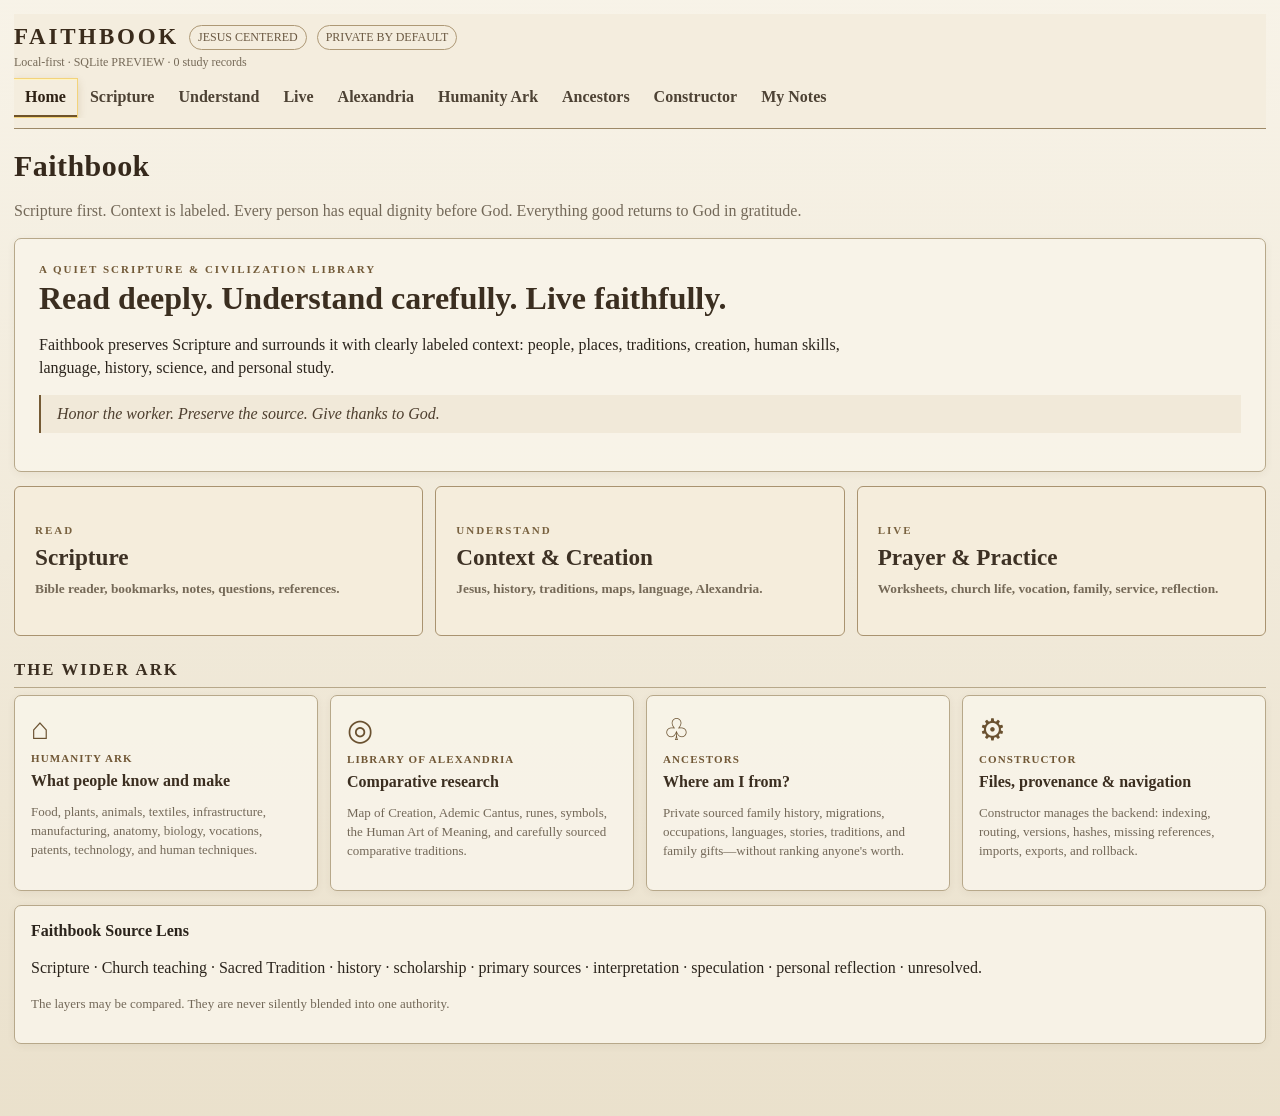
==== app/src/main/assets/index.html @ 50eafb83 "Faithbook V19 Android build candidate" ====
<!doctype html>
<html lang="en">
<head>
<meta charset="utf-8">
<meta name="viewport" content="width=device-width,initial-scale=1,viewport-fit=cover">
<meta name="theme-color" content="#eee6d5">
<title>Faithbook</title>
<link rel="stylesheet" href="styles.css">
</head>
<body>
<div id="app" class="app">
  <header class="top">
    <div class="brandrow"><div class="brand">FAITHBOOK</div><span class="badge">JESUS CENTERED</span><span class="badge">PRIVATE BY DEFAULT</span></div>
    <div id="runtimeStatus" class="status">Starting local runtime…</div>
    <nav id="nav" class="nav" aria-label="Primary"></nav>
  </header>
  <main id="view" tabindex="-1"><div class="card"><b>Opening Faithbook…</b><p class="muted">Preparing your private local study library.</p></div></main>
</div>
<div id="toast" class="toast" role="status" aria-live="polite"></div>
<dialog id="sevenLeavesDialog" class="study-dialog"><form method="dialog" id="sevenLeavesForm" class="form"><div class="row"><div class="grow"><div class="tag">SEVEN COMMENTARY LEAVES</div><h2 id="sevenLeavesTitle">Passage study</h2><div id="sevenLeavesSubtitle" class="small muted"></div></div><button value="cancel" type="button" id="sevenLeavesClose">×</button></div><div id="sevenLeavesBody"></div><div class="actions"><button value="cancel" type="button" id="sevenLeavesDone">Done</button></div></form></dialog>
<dialog id="recordDialog"><form method="dialog" id="recordForm" class="form"><h2 id="recordDialogTitle">Record</h2><input type="hidden" id="recordId"><input type="hidden" id="recordType"><label>Title<input id="recordTitle" required maxlength="180"></label><label>Details<textarea id="recordBody" maxlength="50000"></textarea></label><label>Metadata JSON<textarea id="recordMeta" class="mono">{}</textarea></label><div class="actions"><button value="cancel" type="button" id="recordCancel">Cancel</button><button class="primary" value="save" type="submit">Save</button></div></form></dialog>
<script src="faith/faith-worksheets.js"></script>
<script src="faith/public-study-data.js"></script>
<script src="faith/jesus-study-data.js"></script>
<script src="faith/foundation-data.js"></script>
<script src="preview-bridge.js"></script>
<script src="app.js"></script>
</body>
</html>
---- app/src/main/assets/styles.css ----
:root{color-scheme:dark;--bg:#071018;--panel:#0d1823;--panel2:#111f2c;--line:#25394b;--text:#edf4fb;--muted:#96a9bb;--accent:#efc866;--good:#82d9a3;--warn:#efbd79;--bad:#ef8f8f;font-family:Inter,system-ui,-apple-system,Segoe UI,sans-serif}
*{box-sizing:border-box}body{margin:0;background:var(--bg);color:var(--text);font-size:16px}button,input,textarea,select{font:inherit}button,.button{min-height:44px;border:1px solid var(--line);border-radius:12px;background:#172638;color:var(--text);padding:10px 13px;font-weight:700}button:active{transform:translateY(1px)}button.primary{background:var(--accent);color:#101820;border-color:transparent}button.ghost{background:transparent}.danger{border-color:#744;color:#ffcaca}input,textarea,select{width:100%;min-height:44px;background:#08131d;border:1px solid var(--line);color:var(--text);border-radius:10px;padding:10px 12px}textarea{min-height:100px;resize:vertical}a{color:#9ecbff}.app{max-width:1200px;margin:auto;padding:14px 14px 72px}.top{position:sticky;top:0;z-index:20;background:rgba(7,16,24,.96);backdrop-filter:blur(10px);padding:10px 0;border-bottom:1px solid var(--line)}.brandrow{display:flex;align-items:center;gap:10px;flex-wrap:wrap}.brand{font-weight:900;letter-spacing:.04em}.badge{font-size:12px;border:1px solid var(--line);border-radius:99px;padding:4px 8px;color:var(--muted)}.status{font-size:12px;color:var(--muted);margin-top:5px}.nav{display:flex;gap:7px;overflow-x:auto;padding:9px 0 1px;scrollbar-width:none}.nav button{white-space:nowrap;background:transparent;padding:8px 10px;min-height:38px}.nav button.active{border-color:var(--accent);color:var(--accent)}h1{font-size:25px;margin:20px 0 7px}h2{font-size:19px;margin:17px 0 7px}h3{font-size:16px;margin:8px 0}p{line-height:1.45}.muted{color:var(--muted)}.small{font-size:13px}.grid{display:grid;grid-template-columns:repeat(auto-fit,minmax(210px,1fr));gap:10px}.card{background:var(--panel);border:1px solid var(--line);border-radius:14px;padding:14px;min-width:0}.card.clickable{cursor:pointer}.card .tag{font-size:11px;color:var(--accent);font-weight:800;letter-spacing:.08em}.row{display:flex;gap:8px;align-items:center;flex-wrap:wrap}.grow{flex:1;min-width:180px}.actions{display:flex;gap:7px;flex-wrap:wrap;margin-top:10px}.metric{font-size:26px;font-weight:900}.form{display:grid;gap:9px}.split{display:grid;grid-template-columns:minmax(0,1fr) minmax(280px,.7fr);gap:12px}.mono,pre,code{font-family:ui-monospace,SFMono-Regular,Menlo,monospace}pre{white-space:pre-wrap;word-break:break-word;background:#061018;border:1px solid var(--line);border-radius:10px;padding:12px;max-height:420px;overflow:auto}.toast{position:fixed;left:50%;bottom:20px;transform:translateX(-50%);max-width:min(92vw,620px);background:#172638;border:1px solid var(--line);border-radius:12px;padding:11px 14px;z-index:99;display:none}.toast.show{display:block}.state{font-size:11px;font-weight:900;border-radius:99px;padding:4px 7px;border:1px solid var(--line)}.state.NATIVE{color:var(--good)}.state.DEVICE_ADAPTER{color:var(--warn)}.state.NETWORK_ADAPTER{color:#9ecbff}.state.IMPORT_REQUIRED{color:#d5adff}.matrix{display:grid;grid-template-columns:repeat(12,minmax(58px,1fr));gap:5px;overflow-x:auto;padding-bottom:8px}.cell{min-width:58px;aspect-ratio:1/1;padding:5px;border-radius:9px;font-size:10px;display:flex;flex-direction:column;justify-content:space-between;background:#0c1b28}.cell b{font-size:13px;color:var(--accent)}.list{display:grid;gap:8px}.item{border-bottom:1px solid var(--line);padding:10px 0}.item:last-child{border-bottom:0}.notice{border-left:3px solid var(--accent);padding:10px 12px;background:#111d27;border-radius:8px}.good{color:var(--good)}.bad{color:var(--bad)}.warn{color:var(--warn)}dialog{border:1px solid var(--line);border-radius:14px;background:var(--panel2);color:var(--text);width:min(92vw,640px)}dialog::backdrop{background:rgba(0,0,0,.7)}
@media(max-width:700px){.split{grid-template-columns:1fr}.grid{grid-template-columns:1fr 1fr}.app{padding-left:10px;padding-right:10px}.card{padding:12px}}
@media(max-width:420px){.grid{grid-template-columns:1fr}.grow{min-width:0}.brandrow{align-items:flex-start}.matrix{grid-template-columns:repeat(12,56px)}}
@media(prefers-reduced-motion:reduce){*{scroll-behavior:auto!important;transition:none!important;animation:none!important}}

.physical-book{display:flex;gap:16px;align-items:flex-start;margin:12px 0 16px}.library-cover{width:min(30vw,190px);max-height:280px;object-fit:cover;border-radius:10px;border:1px solid var(--line);box-shadow:0 10px 28px rgba(0,0,0,.35)}@media(max-width:560px){.physical-book{flex-direction:column}.library-cover{width:150px;align-self:center}}


/* Historical base theme; superseded by the Faithbook V19 quiet parchment layer below. */
:root{color-scheme:light;--bg:#f5f0e5;--panel:#fffdf8;--panel2:#fffaf0;--line:#b88622;--text:#172033;--muted:#697081;--accent:#b78416;--good:#2f7d56;--warn:#a56516;--bad:#a13e3e;font-family:Georgia,"Times New Roman",Inter,system-ui,sans-serif}
body{background:radial-gradient(circle at 50% -10%,#fff 0,#faf5e9 38%,#eee2c8 100%);color:var(--text)}
.top{background:rgba(255,253,248,.96);border-bottom:2px solid #c99b37;box-shadow:0 5px 18px rgba(100,70,15,.12)}
.brand{font-family:Georgia,"Times New Roman",serif;font-size:20px;color:#79530a;text-shadow:0 1px #fff}
.badge{border-color:#cfab55;background:linear-gradient(#fffdf8,#f2e4c2);color:#76560f}
.nav button{color:#352d20;border-color:#d7bd82;background:linear-gradient(#fff,#f7f0df);box-shadow:inset 0 1px 0 #fff,0 2px 5px rgba(90,65,20,.08)}
.nav button.active{background:linear-gradient(#fff7d8,#e8bb54);border-color:#9a690b;color:#5c3a00;box-shadow:inset 0 1px 0 #fff5c4,0 0 0 1px #f3d37b,0 3px 9px rgba(112,76,7,.22)}
.card{position:relative;background:linear-gradient(145deg,#ffffff 0,#fffdf8 55%,#f6ecd3 100%);border:2px solid #c99a34;box-shadow:inset 0 0 0 1px #fff8da,inset 0 -3px 9px rgba(150,105,20,.10),0 7px 18px rgba(77,54,15,.12)}
.card:before{content:"";position:absolute;inset:4px;border:1px solid rgba(184,134,34,.28);border-radius:10px;pointer-events:none}
.card .tag{color:#8c5f08}button,.button{background:linear-gradient(#fffdf7,#efe2c4);color:#35280d;border:2px solid #b98520;box-shadow:inset 0 1px 0 #fff,0 3px 7px rgba(93,64,13,.13)}
button.primary{background:linear-gradient(#efca6b,#a96f09);color:#fffdf6;border-color:#8c5b05;text-shadow:0 1px 1px #5c3900;box-shadow:inset 0 1px 0 #fff0ad,0 4px 10px rgba(98,62,3,.25)}
input,textarea,select{background:#fffefa;color:#172033;border:1px solid #c6a154;box-shadow:inset 0 1px 4px rgba(86,59,12,.08)}
.notice{border-left:4px solid #b88622;background:linear-gradient(90deg,#fff4cf,#fffdf8);box-shadow:inset 0 0 0 1px rgba(184,134,34,.15)}
h1,h2,h3{font-family:Georgia,"Times New Roman",serif;color:#2a2318}h1{color:#7c5509}.metric{color:#8b600a}.toast{background:#fff8e9;color:#241d13;border:2px solid #ba8623}.state{background:#fff9ec;border-color:#c89a3e}.state.NATIVE{color:#286946}.state.IMPORT_REQUIRED{color:#7e4c96}
dialog{background:#fffdf8;color:#172033;border:2px solid #b88622}.item{border-bottom-color:#dec99a}pre{background:#f8f0df;color:#182036;border-color:#c99a34}
.ark-book,.bible-hero{overflow:hidden}.ark-book:after,.bible-hero:after{content:"✦";position:absolute;right:12px;top:8px;color:#c99528;font-size:22px;text-shadow:0 1px #fff}.bible-hero{display:flex;gap:18px;align-items:flex-start}.bible-cover-stack{width:min(36vw,270px);flex:0 0 auto}.bible-illustrated{width:100%;border-radius:12px;border:3px solid #b47b13;box-shadow:0 12px 24px rgba(64,42,6,.23),inset 0 0 0 1px #f4db8d}.bible-photo-row{display:grid;grid-template-columns:1fr 1fr;gap:7px;margin-top:8px}.bible-photo-row img{width:100%;aspect-ratio:4/5;object-fit:cover;border-radius:8px;border:1px solid #b88622;box-shadow:0 4px 9px rgba(54,39,11,.14)}
details{margin:14px 0}summary{cursor:pointer;padding:10px 12px;border:1px solid #c99a34;border-radius:10px;background:linear-gradient(#fff9e9,#f0dfb9);color:#664407;font-family:Georgia,"Times New Roman",serif;font-size:18px;box-shadow:0 3px 8px rgba(80,55,10,.09)}details[open] summary{margin-bottom:10px}.resolution-note{margin:8px 0;padding:10px 12px;border-left:4px solid #b88622;background:#fff7dc;border-radius:7px}.question-card{padding:12px;background:rgba(255,255,255,.38);border-radius:8px}.physical-book .library-cover{border:3px solid #b88622;box-shadow:0 10px 28px rgba(70,45,5,.22)}
@media(max-width:700px){.bible-hero{flex-direction:column}.bible-cover-stack{width:min(75vw,300px);align-self:center}}

/* Scripture Context Atlas styles */
.bible-metrics{margin:12px 0}.seven-leaf-grid{display:grid;grid-template-columns:repeat(auto-fit,minmax(240px,1fr));gap:10px;margin-top:12px}.commentary-leaf{position:relative;padding-left:18px}.commentary-leaf .leaf-number{width:34px;height:34px;border-radius:50%;display:grid;place-items:center;background:radial-gradient(circle at 35% 28%,#ffe9a2,#bf8111 68%,#805000);color:#fff;font-weight:900;border:2px solid #8b5b06;box-shadow:inset 0 1px 1px #fff3b8,0 3px 7px rgba(91,57,5,.22);margin-bottom:7px}.commentary-leaf ul{padding-left:20px;margin:7px 0 10px}.commentary-leaf li{margin:5px 0;line-height:1.35}.bible-reader-results{max-height:720px;overflow:auto;padding-right:3px}.reader-heading{position:sticky;top:0;z-index:2;background:linear-gradient(#fff8dc,#ecd09a);border:1px solid #b88622;border-radius:8px;padding:8px 10px;margin-bottom:7px;font-family:Georgia,"Times New Roman",serif;font-weight:800;color:#654406}.bible-verse{position:relative;padding:10px 8px 11px;border-bottom:1px solid #dfcc9f;line-height:1.5}.bible-verse:last-child{border-bottom:0}.bible-verse .verse-ref{font-size:12px;font-weight:800;color:#8a620d;margin-bottom:3px}.bible-verse .verse-text{font-family:Georgia,"Times New Roman",serif;font-size:17px}.bible-verse.red-letter .verse-text{color:#a4161a}.bible-verse.red-letter .verse-ref{color:#8e1115}.red-letter-label{color:#a4161a}.mini{min-height:30px;padding:4px 8px;font-size:11px;margin-top:6px}.red-letter-toggle{align-items:center!important;gap:8px}.table-wrap{overflow:auto;background:#fffdf8;border:2px solid #c99a34;border-radius:12px;box-shadow:0 5px 14px rgba(77,54,15,.10)}.atlas-table{width:100%;border-collapse:collapse;min-width:920px}.atlas-table th,.atlas-table td{padding:9px 10px;border-bottom:1px solid #dfcc9f;border-right:1px solid #eee0bd;vertical-align:top;text-align:left}.atlas-table th{position:sticky;top:0;background:linear-gradient(#f4d98f,#d2a23f);color:#493000;font-family:Georgia,"Times New Roman",serif;z-index:1}.atlas-table tr:nth-child(even) td{background:#fffbf1}.timeline{display:grid;gap:9px}.timeline-event{display:flex;gap:12px;align-items:flex-start;padding:11px 12px;border:2px solid #c99a34;border-radius:12px;background:linear-gradient(145deg,#fff,#fff9e9);box-shadow:inset 0 0 0 1px #fff5cd,0 4px 10px rgba(72,50,12,.08)}.timeline-year{flex:0 0 150px;font-weight:900;color:#865b08;font-family:Georgia,"Times New Roman",serif}.timeline-event:before{content:"✦";color:#bc861b;margin-top:1px}.bible-source-chip{display:inline-block;border:1px solid #bd8d2f;border-radius:99px;padding:2px 7px;background:#fff5d9;font-size:11px}.bible-hero .tag:before{content:"✠ ";color:#b88622}@media(max-width:700px){.timeline-event{display:grid;grid-template-columns:auto 1fr}.timeline-year{grid-column:2;flex-basis:auto}.seven-leaf-grid{grid-template-columns:1fr}}

/* Public study module styles */
.faith-home-hero{display:flex;gap:18px;align-items:center;overflow:hidden;border:2px solid #b88622;background:linear-gradient(135deg,#fffdf5,#f2e3b4)}
.faith-home-hero img{width:42%;max-height:330px;object-fit:cover;border-radius:14px;border:2px solid #b88622}
.worksheet-shell{max-width:900px;margin:0 auto;background:#fffef9;border:2px solid #b88622}.worksheet-cross{text-align:center;font-size:38px;color:#b88622}.worksheet-shell>h2{text-align:center;font-family:Georgia,serif;color:#17314d}.worksheet-wheel{display:grid;grid-template-columns:repeat(4,1fr);gap:8px;margin:16px 0}.worksheet-wheel>div{padding:14px 8px;text-align:center;border:1px solid #b88622;border-radius:999px;background:#fff8dd;font-weight:700;color:#17314d}@media(max-width:700px){.faith-home-hero{display:block}.faith-home-hero img{width:100%;margin-top:12px}.worksheet-wheel{grid-template-columns:repeat(2,1fr)}}


/* Living Church / Living Tradition module styles */
.faith-module-grid{display:grid;grid-template-columns:repeat(auto-fit,minmax(210px,1fr));gap:12px}.faith-module{cursor:pointer;min-height:170px}.module-icon{font-size:34px;color:#ad7813;margin-bottom:6px}.study-lab-grid{grid-template-columns:repeat(auto-fit,minmax(280px,1fr))}.logic-path{display:flex;flex-wrap:wrap;gap:7px;align-items:center}.logic-path span,.chip-cloud span{display:inline-flex;padding:6px 9px;border:1px solid #c49a42;border-radius:999px;background:#fff8df;color:#533a09;font-size:12px}.logic-path b{color:#ad7813}.chip-cloud{display:flex;flex-wrap:wrap;gap:7px}.role-grid,.tradition-grid{grid-template-columns:repeat(auto-fit,minmax(260px,1fr))}.role-card{display:flex;flex-direction:column;gap:7px}.role-limit{border-left:3px solid #b88622;background:#fff5d5;padding:8px 10px;border-radius:6px}.church-structure{max-width:900px}

/* V15 Scripture Reader */
.public-scripture-shell{border:2px solid var(--gold,#b58a2b);box-shadow:0 12px 32px rgba(0,0,0,.15);margin:16px 0}.scripture-install-grid{grid-template-columns:minmax(260px,.8fr) minmax(260px,1.2fr)}.progress-track{height:10px;border-radius:999px;background:#ddd5c4;overflow:hidden;border:1px solid #b58a2b}.progress-track span{display:block;height:100%;background:linear-gradient(90deg,#9d741b,#e3bd58);transition:width .25s}.public-reader-controls{display:grid;grid-template-columns:minmax(180px,1fr) 120px minmax(150px,.8fr);gap:10px;align-items:end;margin-top:14px}.public-reader-controls .actions{grid-column:1/-1}.inline-search{display:grid;grid-template-columns:1fr auto;gap:10px;align-items:end}.public-reader-layout{display:grid;grid-template-columns:minmax(0,2.2fr) minmax(230px,.8fr);gap:14px;margin-top:14px}.bible-reader-results{min-height:220px}.bible-verse{background:#fffdf8;border:1px solid #d9c994;border-radius:10px;padding:12px;margin:0 0 9px}.bible-verse.red-letter .verse-text{color:#9b1c1c}.verse-ref{font-weight:700;color:#6c5018;margin-bottom:6px}.verse-text{font-family:Georgia,'Times New Roman',serif;font-size:1.04rem;line-height:1.55}.study-context{position:sticky;top:10px;align-self:start}.context-group{margin:12px 0}.reader-heading{font-family:Georgia,'Times New Roman',serif;font-weight:700;font-size:1.35rem;color:#0a223a;margin:8px 0 12px}@media(max-width:800px){.scripture-install-grid,.public-reader-layout,.public-reader-controls{grid-template-columns:1fr}.study-context{position:static}.inline-search{grid-template-columns:1fr}}

/* Jesus Study Engine styles */
.jesus-center-hero{display:flex;gap:18px;align-items:center;background:linear-gradient(135deg,#fffdf7,#f7edd1);border-color:#c8a451}.jesus-center-hero h2{font-size:1.8rem;margin:.25rem 0}.jesus-study-mark{width:118px;max-height:150px;object-fit:contain}.study-index-tabs{display:flex;gap:8px;flex-wrap:wrap;margin:12px 0}.study-index-grid{grid-template-columns:repeat(auto-fit,minmax(235px,1fr))}.scripture-ref{font-family:Georgia,serif;color:#7b5b16;font-weight:700}.jesus-speech-hint{font-size:.62rem;letter-spacing:.09em;border:1px solid #9b1c1c;color:#9b1c1c;border-radius:999px;padding:2px 6px;margin-left:6px}.target-verse{outline:3px solid #d4ad4b;box-shadow:0 0 0 6px rgba(212,173,75,.16)}.study-dialog{width:min(900px,96vw);max-height:92vh;border:1px solid #b58a2b;border-radius:14px;padding:0;background:#fffdf8;color:#111}.study-dialog::backdrop{background:rgba(2,10,18,.72)}.study-dialog form{padding:18px;max-height:88vh;overflow:auto}.leaf-editor{border:1px solid #d8c58d;border-radius:12px;padding:14px;margin:12px 0;background:#fff}.leaf-editor textarea{min-height:150px}.leaf-editor .primary{margin-top:6px}@media(max-width:680px){.jesus-center-hero{align-items:flex-start}.jesus-study-mark{width:82px}.study-index-grid{grid-template-columns:1fr}}

/* Faithbook V19 Foundation — quiet parchment / leather interface */
:root{
  --bg:#eee6d5;--panel:#f8f2e4;--panel2:#f4ecd9;--line:#b6a27d;--text:#2b241c;--muted:#6e6252;--accent:#6f532a;
  --good:#48664a;--warn:#8a642d;--bad:#874e49;color-scheme:light;font-family:Georgia,"Times New Roman",serif
}
body{background:linear-gradient(rgba(247,242,230,.92),rgba(233,223,201,.94)),repeating-linear-gradient(0deg,rgba(80,62,37,.025) 0,rgba(80,62,37,.025) 1px,transparent 1px,transparent 4px);color:var(--text)}
.app{max-width:1280px}.top{background:rgba(244,237,221,.97);border-bottom:1px solid #9d8968;box-shadow:none}.brand{font-size:23px;letter-spacing:.12em;color:#3a2b1b;text-shadow:none}.badge{background:transparent;border:1px solid #ad9875;color:#6b5942}.status{color:#756957}
.nav{gap:2px}.nav button{background:transparent!important;box-shadow:none;border:0;border-bottom:2px solid transparent;border-radius:0;color:#4d4234;padding:8px 11px;font-weight:600}.nav button.active{border-color:#6f532a;color:#2e2114}
h1{font-size:30px;color:#36291c;letter-spacing:.015em}h2{color:#3b2e20}h3{color:#3b2e20}.muted{color:#736858}
.card{background:rgba(249,244,233,.9);border:1px solid #b7a88a;border-radius:7px;box-shadow:0 2px 8px rgba(60,43,20,.06);padding:16px}.card:before{display:none}.card .tag,.tag{color:#705735;letter-spacing:.1em}
button,.button{background:#f1e8d5;color:#3d3124;border:1px solid #9f8968;border-radius:6px;box-shadow:none;text-shadow:none;font-family:Georgia,"Times New Roman",serif}button:hover{background:#e9ddc6}button.primary{background:#5f4930;color:#fffaf0;border-color:#4e3924;box-shadow:none;text-shadow:none}
input,textarea,select{background:#fffaf0;color:#2c241b;border:1px solid #ab9877;border-radius:5px;box-shadow:inset 0 1px 2px rgba(60,43,20,.05);font-family:Georgia,"Times New Roman",serif}.notice{background:#f2ead9;border-left:3px solid #745b39;box-shadow:none}.toast{background:#f9f2e4;color:#2c241b;border:1px solid #887354;border-radius:5px}.state{background:transparent;border-color:#9d8968}.item{border-bottom-color:#d2c4aa}pre{background:#eee5d3;color:#30271f;border-color:#b09d7a;border-radius:5px}
blockquote{margin:14px 0;padding:10px 16px;border-left:2px solid #755a35;color:#4e3f2f;font-style:italic;background:rgba(231,220,198,.45)}
.eyebrow{font-size:11px;letter-spacing:.18em;color:#725a38;font-weight:700}.home-covenant{padding:24px}.home-covenant h2{font-size:2rem;margin:.3rem 0}.home-covenant p{max-width:850px}.three-doors{display:grid;grid-template-columns:repeat(3,1fr);gap:12px;margin:14px 0 24px}.door{text-align:left;min-height:150px;padding:20px;background:#f5eddc;border:1px solid #a99370}.door span{display:block;font-size:11px;letter-spacing:.18em;color:#78613f}.door b{display:block;font-size:1.45rem;margin:8px 0}.door small{display:block;color:#756957;line-height:1.45}.section-rule{font-size:1.05rem;letter-spacing:.12em;text-transform:uppercase;border-bottom:1px solid #b7a88a;padding-bottom:7px}.faith-module{cursor:pointer;min-height:190px}.module-icon{color:#6a5130;font-size:30px}.source-lens{margin-top:14px}.feature-grid{grid-template-columns:repeat(auto-fit,minmax(240px,1fr))}.route-card{cursor:pointer}.route-card button{margin-top:auto}.authority-list{columns:2;column-gap:30px}.authority-list li{margin:6px 0}.alexandria-grid,.humanity-grid{grid-template-columns:repeat(auto-fit,minmax(240px,1fr))}.creation-path{display:flex;flex-wrap:wrap;gap:7px;align-items:center;margin:12px 0}.creation-path span{padding:7px 10px;border:1px solid #ad9977;background:#f5eddb;border-radius:5px;font-size:13px}.creation-path b{color:#6f532a}.creation-grid{grid-template-columns:repeat(auto-fit,minmax(260px,1fr))}.participate{border-top:1px solid #d4c5aa;padding-top:9px;margin-top:9px}.two-col{display:grid;grid-template-columns:1fr 1fr;gap:9px}.cantus-workbench{grid-template-columns:minmax(0,1.25fr) minmax(280px,.75fr)}.rune-output{align-self:start}.rune-canvas{height:290px;display:grid;place-items:center;border:1px dashed #9f8a68;background:#f4ecd9;color:#4d3922;margin:10px 0}.rune-canvas svg{width:240px;height:240px}.cantus-expansion{max-height:360px}.rune-row{display:grid;grid-template-columns:repeat(8,1fr);gap:6px;margin:15px 0}.rune-row span{display:grid;place-items:center;padding:8px 3px;border:1px solid #b5a180;background:#f5eddb}.rune-row b{font-size:28px;font-weight:400}.rune-row small{font-size:10px;color:#74634d}.course-thesis{max-width:900px}.course-list{display:grid;gap:8px}.course-list article{display:flex;gap:16px;align-items:flex-start}.course-no{width:38px;height:38px;display:grid;place-items:center;border:1px solid #8f7957;border-radius:50%;flex:0 0 auto;font-weight:700}.humanity-card{display:flex;flex-direction:column}.humanity-card .actions{margin-top:auto}.status-ladder{display:flex;flex-wrap:wrap;gap:5px}.status-ladder span{border:1px solid #ad9977;padding:5px 7px;font-size:10px;letter-spacing:.05em}.tech-degree{font-size:1.2rem;font-weight:700;min-width:30px}.method-cycle{padding:9px;border:1px solid #c2b08f;background:#f3ead7;font-size:13px;line-height:1.5}.constructor-stats{grid-template-columns:repeat(3,1fr)}.jesus-mark{font-size:84px;color:#6c5332;line-height:1;padding:10px 20px}.jesus-center-hero{background:#f5eddc;border:1px solid #aa9673;box-shadow:none}.public-scripture-shell,.bible-verse,.leaf-editor,.timeline-event,.table-wrap{box-shadow:none}.public-scripture-shell{border:1px solid #a99370}.bible-verse{border:1px solid #c9b99d;background:#fffaf0}.reader-heading{background:#eee2c8;border:1px solid #aa9673}.study-context{position:sticky;top:10px}.chip-cloud span,.logic-path span{border:1px solid #aa9673;background:#f5eddc;color:#493a29;border-radius:5px}.study-dialog{background:#f7f0e2;border:1px solid #9f8968}.leaf-editor{background:#fffaf0;border:1px solid #c0ac8b}.worksheet-shell{background:#f8f1e3;border:1px solid #9f8968}.worksheet-wheel>div{border:1px solid #a58e69;background:#f2e6ce;color:#3a2f24;border-radius:5px}
@media(max-width:800px){.three-doors{grid-template-columns:1fr}.authority-list{columns:1}.cantus-workbench,.constructor-stats{grid-template-columns:1fr}.rune-row{grid-template-columns:repeat(6,1fr)}}
@media(max-width:560px){.two-col{grid-template-columns:1fr}.rune-row{grid-template-columns:repeat(4,1fr)}.home-covenant{padding:16px}}
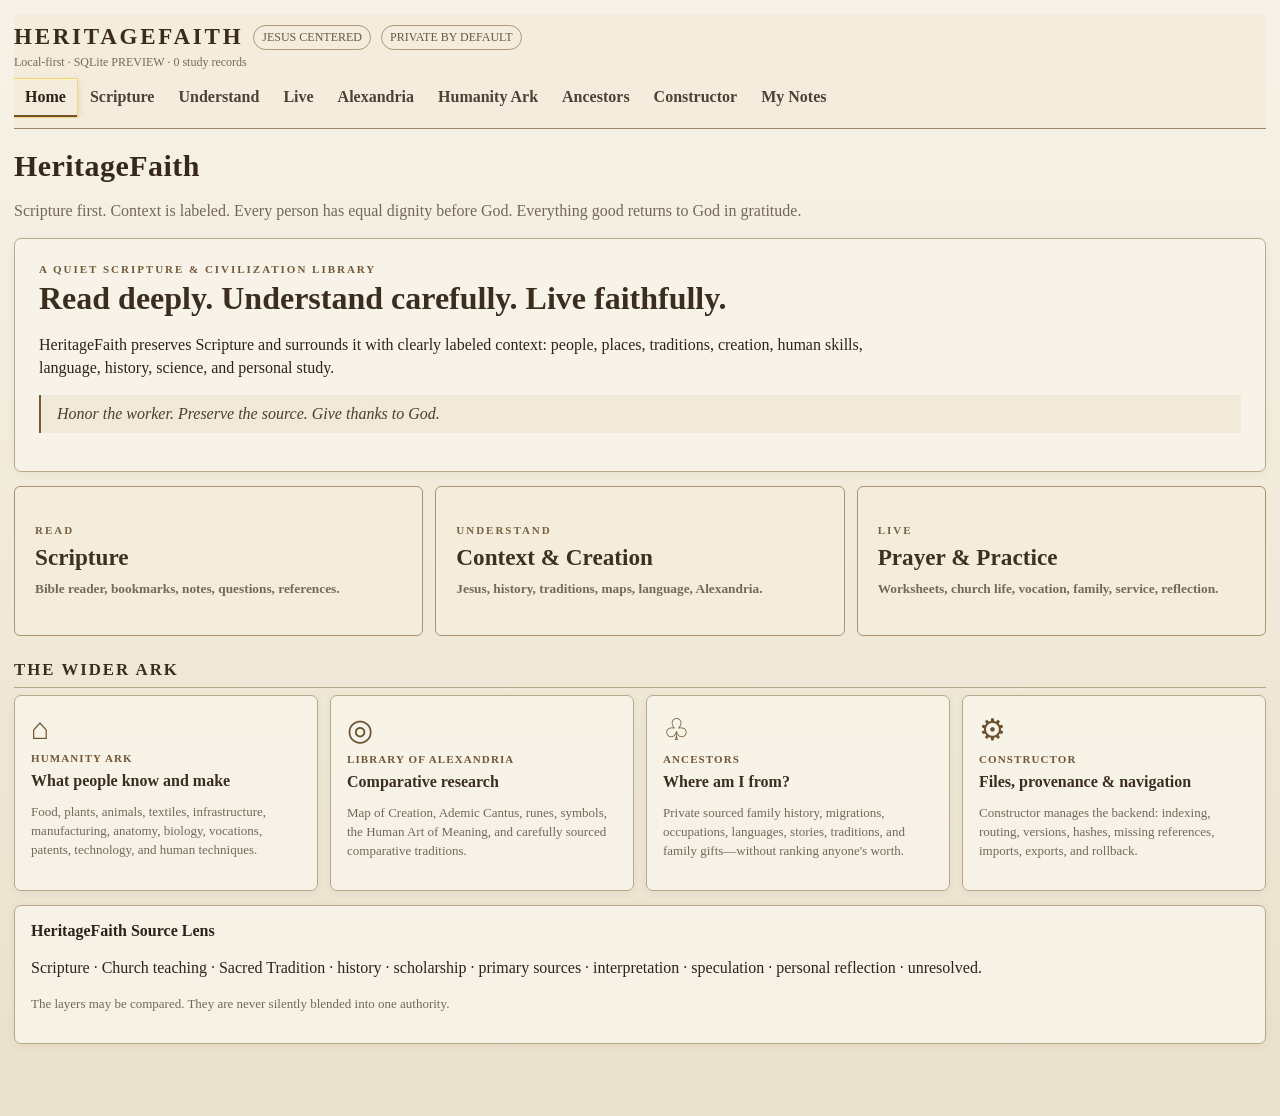
==== commit e71b6279: "Rename public product to HeritageFaith" ====
--- a/app/src/main/assets/index.html
+++ b/app/src/main/assets/index.html
@@ -4,17 +4,17 @@
 <meta charset="utf-8">
 <meta name="viewport" content="width=device-width,initial-scale=1,viewport-fit=cover">
 <meta name="theme-color" content="#eee6d5">
-<title>Faithbook</title>
+<title>HeritageFaith</title>
 <link rel="stylesheet" href="styles.css">
 </head>
 <body>
 <div id="app" class="app">
   <header class="top">
-    <div class="brandrow"><div class="brand">FAITHBOOK</div><span class="badge">JESUS CENTERED</span><span class="badge">PRIVATE BY DEFAULT</span></div>
+    <div class="brandrow"><div class="brand">HERITAGEFAITH</div><span class="badge">JESUS CENTERED</span><span class="badge">PRIVATE BY DEFAULT</span></div>
     <div id="runtimeStatus" class="status">Starting local runtime…</div>
     <nav id="nav" class="nav" aria-label="Primary"></nav>
   </header>
-  <main id="view" tabindex="-1"><div class="card"><b>Opening Faithbook…</b><p class="muted">Preparing your private local study library.</p></div></main>
+  <main id="view" tabindex="-1"><div class="card"><b>Opening HeritageFaith…</b><p class="muted">Preparing your private local study library.</p></div></main>
 </div>
 <div id="toast" class="toast" role="status" aria-live="polite"></div>
 <dialog id="sevenLeavesDialog" class="study-dialog"><form method="dialog" id="sevenLeavesForm" class="form"><div class="row"><div class="grow"><div class="tag">SEVEN COMMENTARY LEAVES</div><h2 id="sevenLeavesTitle">Passage study</h2><div id="sevenLeavesSubtitle" class="small muted"></div></div><button value="cancel" type="button" id="sevenLeavesClose">×</button></div><div id="sevenLeavesBody"></div><div class="actions"><button value="cancel" type="button" id="sevenLeavesDone">Done</button></div></form></dialog>
--- a/app/src/main/assets/styles.css
+++ b/app/src/main/assets/styles.css
@@ -7,7 +7,7 @@
 .physical-book{display:flex;gap:16px;align-items:flex-start;margin:12px 0 16px}.library-cover{width:min(30vw,190px);max-height:280px;object-fit:cover;border-radius:10px;border:1px solid var(--line);box-shadow:0 10px 28px rgba(0,0,0,.35)}@media(max-width:560px){.physical-book{flex-direction:column}.library-cover{width:150px;align-self:center}}
 
 
-/* Historical base theme; superseded by the Faithbook V19 quiet parchment layer below. */
+/* Historical base theme; superseded by the HeritageFaith V19 quiet parchment layer below. */
 :root{color-scheme:light;--bg:#f5f0e5;--panel:#fffdf8;--panel2:#fffaf0;--line:#b88622;--text:#172033;--muted:#697081;--accent:#b78416;--good:#2f7d56;--warn:#a56516;--bad:#a13e3e;font-family:Georgia,"Times New Roman",Inter,system-ui,sans-serif}
 body{background:radial-gradient(circle at 50% -10%,#fff 0,#faf5e9 38%,#eee2c8 100%);color:var(--text)}
 .top{background:rgba(255,253,248,.96);border-bottom:2px solid #c99b37;box-shadow:0 5px 18px rgba(100,70,15,.12)}
@@ -45,7 +45,7 @@
 /* Jesus Study Engine styles */
 .jesus-center-hero{display:flex;gap:18px;align-items:center;background:linear-gradient(135deg,#fffdf7,#f7edd1);border-color:#c8a451}.jesus-center-hero h2{font-size:1.8rem;margin:.25rem 0}.jesus-study-mark{width:118px;max-height:150px;object-fit:contain}.study-index-tabs{display:flex;gap:8px;flex-wrap:wrap;margin:12px 0}.study-index-grid{grid-template-columns:repeat(auto-fit,minmax(235px,1fr))}.scripture-ref{font-family:Georgia,serif;color:#7b5b16;font-weight:700}.jesus-speech-hint{font-size:.62rem;letter-spacing:.09em;border:1px solid #9b1c1c;color:#9b1c1c;border-radius:999px;padding:2px 6px;margin-left:6px}.target-verse{outline:3px solid #d4ad4b;box-shadow:0 0 0 6px rgba(212,173,75,.16)}.study-dialog{width:min(900px,96vw);max-height:92vh;border:1px solid #b58a2b;border-radius:14px;padding:0;background:#fffdf8;color:#111}.study-dialog::backdrop{background:rgba(2,10,18,.72)}.study-dialog form{padding:18px;max-height:88vh;overflow:auto}.leaf-editor{border:1px solid #d8c58d;border-radius:12px;padding:14px;margin:12px 0;background:#fff}.leaf-editor textarea{min-height:150px}.leaf-editor .primary{margin-top:6px}@media(max-width:680px){.jesus-center-hero{align-items:flex-start}.jesus-study-mark{width:82px}.study-index-grid{grid-template-columns:1fr}}
 
-/* Faithbook V19 Foundation — quiet parchment / leather interface */
+/* HeritageFaith V19 Foundation — quiet parchment / leather interface */
 :root{
   --bg:#eee6d5;--panel:#f8f2e4;--panel2:#f4ecd9;--line:#b6a27d;--text:#2b241c;--muted:#6e6252;--accent:#6f532a;
   --good:#48664a;--warn:#8a642d;--bad:#874e49;color-scheme:light;font-family:Georgia,"Times New Roman",serif
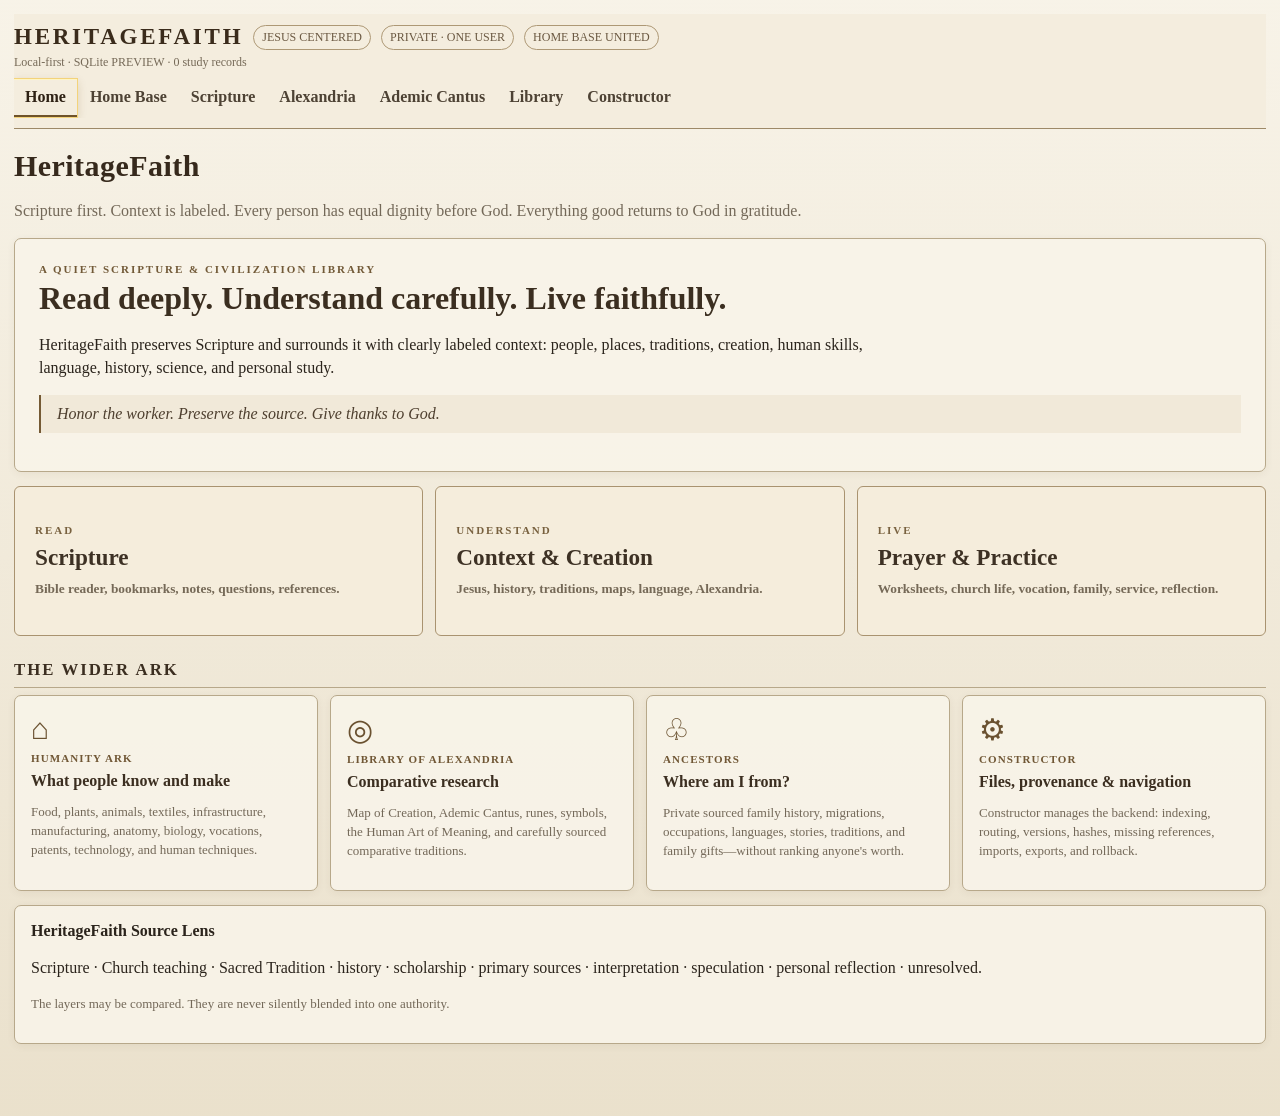
==== commit 86be475d: "HeritageFaith V20: unite Home Base, private library, and Ademic Cantus" ====
--- a/app/src/main/assets/index.html
+++ b/app/src/main/assets/index.html
@@ -10,11 +10,11 @@
 <body>
 <div id="app" class="app">
   <header class="top">
-    <div class="brandrow"><div class="brand">HERITAGEFAITH</div><span class="badge">JESUS CENTERED</span><span class="badge">PRIVATE BY DEFAULT</span></div>
+    <div class="brandrow"><div class="brand">HERITAGEFAITH</div><span class="badge">JESUS CENTERED</span><span class="badge">PRIVATE · ONE USER</span><span class="badge">HOME BASE UNITED</span></div>
     <div id="runtimeStatus" class="status">Starting local runtime…</div>
     <nav id="nav" class="nav" aria-label="Primary"></nav>
   </header>
-  <main id="view" tabindex="-1"><div class="card"><b>Opening HeritageFaith…</b><p class="muted">Preparing your private local study library.</p></div></main>
+  <main id="view" tabindex="-1"><div class="card"><b>Opening HeritageFaith…</b><p class="muted">Preparing HeritageFaith, Home Base, Constructor, and your private library.</p></div></main>
 </div>
 <div id="toast" class="toast" role="status" aria-live="polite"></div>
 <dialog id="sevenLeavesDialog" class="study-dialog"><form method="dialog" id="sevenLeavesForm" class="form"><div class="row"><div class="grow"><div class="tag">SEVEN COMMENTARY LEAVES</div><h2 id="sevenLeavesTitle">Passage study</h2><div id="sevenLeavesSubtitle" class="small muted"></div></div><button value="cancel" type="button" id="sevenLeavesClose">×</button></div><div id="sevenLeavesBody"></div><div class="actions"><button value="cancel" type="button" id="sevenLeavesDone">Done</button></div></form></dialog>
